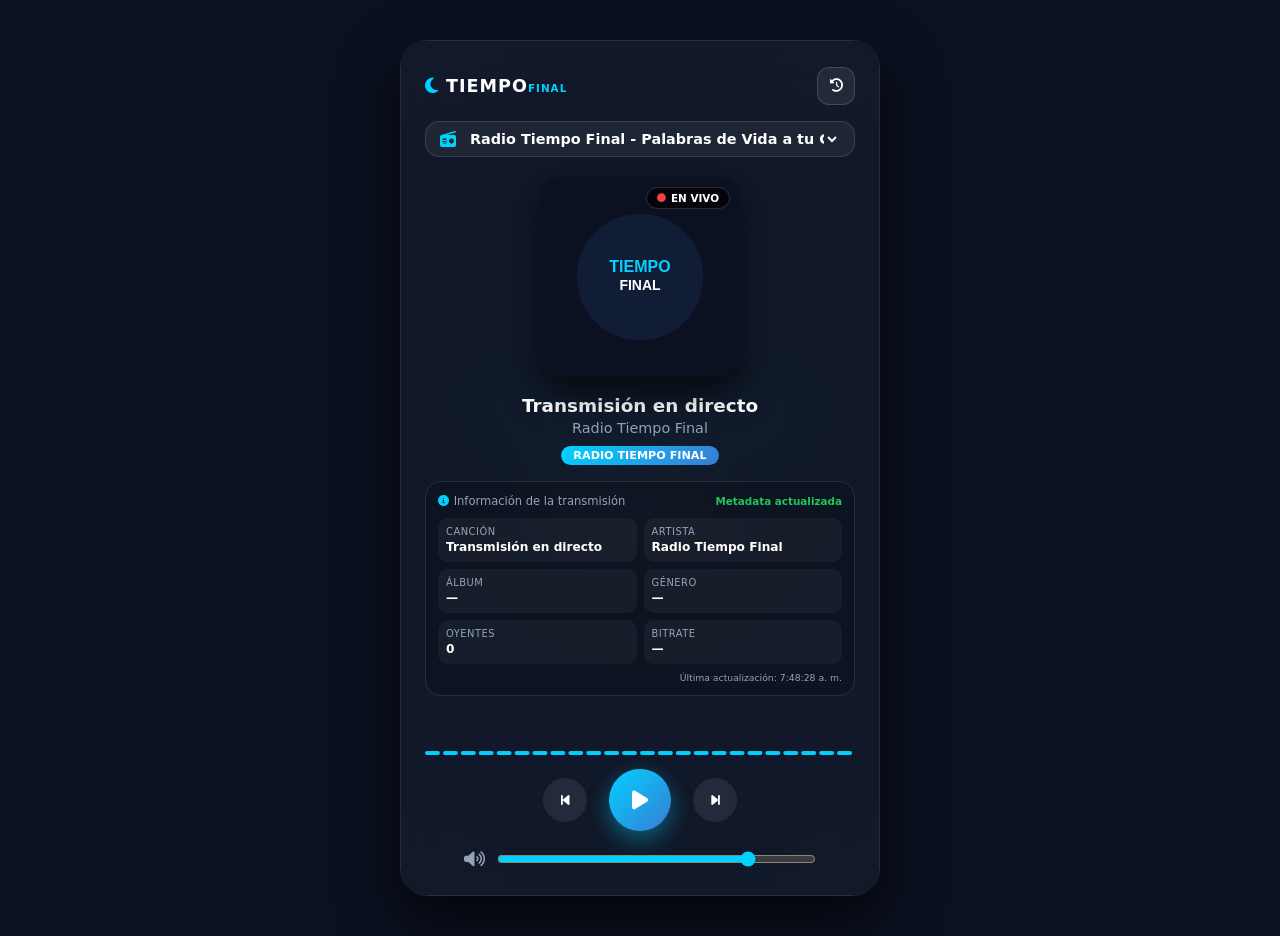
==== tiempo-final-player-con-proxy-php/index.html @ 0b980e0e "Add files via upload" ====
<!DOCTYPE html>
<html lang="es">
<head>
    <meta charset="UTF-8">
    <meta name="viewport" content="width=device-width, initial-scale=1.0">
    <title>TIEMPO FINAL MEDIOS</title>
    <link rel="stylesheet" href="https://cdnjs.cloudflare.com/ajax/libs/font-awesome/6.4.0/css/all.min.css">
    <link rel="stylesheet" href="css/style.css">
</head>
<body>

<div class="player-container" id="player">
    <div class="player-bg" id="playerBg"></div>
    <div class="player-overlay"></div>

    <div class="player-card">
        <div class="top-bar">
            <div class="brand">
                <i class="fa-solid fa-moon brand-icon"></i>
                <span class="brand-name">TIEMPO<small>FINAL</small></span>
            </div>
            <div class="top-controls">
                <button id="historyToggleBtn" class="btn-icon" title="Historial de canciones">
                    <i class="fa-solid fa-clock-rotate-left"></i>
                </button>
            </div>
        </div>

        <div class="station-selector-wrapper">
            <i class="fa-solid fa-radio selector-icon"></i>
            <select id="stationSelect" class="station-select"></select>
        </div>

        <div class="history-panel" id="historyPanel">
            <div class="history-header">
                <h4><i class="fa-solid fa-list-ul"></i> Recientemente sonadas</h4>
                <button id="closeHistoryBtn" class="btn-close">&times;</button>
            </div>
            <ul class="history-list" id="historyList"></ul>
        </div>

        <div class="cover-wrapper">
            <img id="albumArt" alt="Carátula" class="album-art">
            <div class="live-badge"><i class="fa-solid fa-circle"></i> EN VIVO</div>
        </div>

        <div class="track-info">
            <h2 id="songTitle" class="song-title">Cargando canción...</h2>
            <h3 id="artistName" class="artist-name">Cargando artista...</h3>
            <span id="stationTitle" class="station-tag">Nombre Emisora</span>
        </div>

        <!-- Metadata adicional -->
        <div class="metadata-card" id="metadataCard">
            <div class="metadata-header">
                <span><i class="fa-solid fa-circle-info"></i> Información de la transmisión</span>
                <span id="metadataStatus" class="metadata-status">Conectando...</span>
            </div>

            <div class="metadata-grid">
                <div class="metadata-item">
                    <span class="metadata-label">Canción</span>
                    <strong id="metaSong">—</strong>
                </div>
                <div class="metadata-item">
                    <span class="metadata-label">Artista</span>
                    <strong id="metaArtist">—</strong>
                </div>
                <div class="metadata-item">
                    <span class="metadata-label">Álbum</span>
                    <strong id="metaAlbum">—</strong>
                </div>
                <div class="metadata-item">
                    <span class="metadata-label">Género</span>
                    <strong id="metaGenre">—</strong>
                </div>
                <div class="metadata-item">
                    <span class="metadata-label">Oyentes</span>
                    <strong id="metaListeners">—</strong>
                </div>
                <div class="metadata-item">
                    <span class="metadata-label">Bitrate</span>
                    <strong id="metaBitrate">—</strong>
                </div>
            </div>

            <div class="metadata-extra" id="metadataExtra"></div>
            <div class="metadata-updated" id="metadataUpdated">Última actualización: —</div>
        </div>

        <div class="visualizer-container">
            <canvas id="audioVisualizer"></canvas>
        </div>

        <div class="controls">
            <button id="prevBtn" class="btn-secondary" title="Emisora anterior">
                <i class="fa-solid fa-backward-step"></i>
            </button>
            <button id="playBtn" class="btn-play" title="Reproducir / Pausar">
                <i class="fa-solid fa-play" id="playIcon"></i>
            </button>
            <button id="nextBtn" class="btn-secondary" title="Siguiente emisora">
                <i class="fa-solid fa-forward-step"></i>
            </button>
        </div>

        <div class="volume-container">
            <button id="muteBtn" class="btn-volume" title="Silenciar">
                <i class="fa-solid fa-volume-high" id="volumeIcon"></i>
            </button>
            <input type="range" id="volumeSlider" class="volume-slider" min="0" max="1" step="0.01" value="0.8">
        </div>
    </div>

    <audio id="radioAudio" crossorigin="anonymous" preload="none"></audio>
</div>

<script src="js/config.js"></script>
<script src="js/player.js"></script>
</body>
</html>
---- tiempo-final-player-con-proxy-php/css/style.css ----
/* ===== Base ===== */
:root {
    --primary-color: #00d2ff;
    --accent-color: #3a7bd5;
    --bg-dark: #0b1120;
    --card-bg: rgba(20, 29, 47, 0.78);
    --text-main: #ffffff;
    --text-muted: #94a3b8;
    --success: #22c55e;
    --danger: #ef4444;
}

* {
    margin: 0;
    padding: 0;
    box-sizing: border-box;
    font-family: "Segoe UI", system-ui, -apple-system, sans-serif;
}

body {
    background: var(--bg-dark);
    color: var(--text-main);
    min-height: 100vh;
    display: flex;
    justify-content: center;
    align-items: center;
    overflow-x: hidden;
    padding: 20px 0;
}

/* ===== Player ===== */
.player-container {
    position: relative;
    width: min(100%, 480px);
    margin: 20px;
    border-radius: 28px;
    overflow: hidden;
    box-shadow: 0 25px 60px rgba(0, 0, 0, 0.7);
    border: 1px solid rgba(255, 255, 255, 0.12);
}

.player-bg {
    position: absolute;
    inset: -10%;
    width: 120%;
    height: 120%;
    background-size: cover;
    background-position: center;
    filter: blur(30px) brightness(0.35);
    transition: background-image 0.8s ease-in-out;
    z-index: 1;
}

.player-overlay {
    position: absolute;
    inset: 0;
    background: radial-gradient(
        circle at center,
        rgba(0, 0, 0, 0.1) 0%,
        rgba(11, 17, 32, 0.9) 100%
    );
    z-index: 2;
}

.player-card {
    position: relative;
    z-index: 3;
    padding: 26px 24px;
    background: var(--card-bg);
    backdrop-filter: blur(20px);
    display: flex;
    flex-direction: column;
    align-items: center;
}

/* ===== Top ===== */
.top-bar {
    width: 100%;
    display: flex;
    justify-content: space-between;
    align-items: center;
    margin-bottom: 16px;
}

.brand {
    display: flex;
    align-items: center;
    gap: 8px;
    color: var(--primary-color);
    font-size: 1.1rem;
}

.brand-name {
    font-weight: 800;
    letter-spacing: 1px;
    color: #fff;
}

.brand-name small {
    color: var(--primary-color);
    font-size: 0.65rem;
}

.btn-icon {
    background: rgba(255, 255, 255, 0.08);
    border: 1px solid rgba(255, 255, 255, 0.15);
    color: var(--text-main);
    width: 38px;
    height: 38px;
    border-radius: 12px;
    cursor: pointer;
    display: flex;
    align-items: center;
    justify-content: center;
    transition: all 0.2s ease;
}

.btn-icon:hover {
    background: rgba(255, 255, 255, 0.2);
    color: var(--primary-color);
    transform: translateY(-2px);
}

/* ===== Station ===== */
.station-selector-wrapper {
    width: 100%;
    display: flex;
    align-items: center;
    gap: 10px;
    background: rgba(255, 255, 255, 0.06);
    border: 1px solid rgba(255, 255, 255, 0.12);
    padding: 8px 14px;
    border-radius: 14px;
    margin-bottom: 20px;
}

.selector-icon {
    color: var(--primary-color);
}

.station-select {
    width: 100%;
    background: transparent;
    border: none;
    color: var(--text-main);
    font-size: 0.9rem;
    font-weight: 600;
    outline: none;
    cursor: pointer;
}

.station-select option {
    background: #111827;
    color: #fff;
}

/* ===== Cover ===== */
.cover-wrapper {
    position: relative;
    width: 200px;
    height: 200px;
    border-radius: 22px;
    overflow: hidden;
    box-shadow: 0 15px 35px rgba(0, 0, 0, 0.6);
    margin-bottom: 18px;
}

.album-art {
    width: 100%;
    height: 100%;
    object-fit: cover;
    transition: transform 0.5s ease;
}

.player-container.playing .album-art {
    transform: scale(1.04);
}

.live-badge {
    position: absolute;
    top: 10px;
    right: 10px;
    background: rgba(0, 0, 0, 0.65);
    backdrop-filter: blur(8px);
    border: 1px solid rgba(255, 255, 255, 0.15);
    padding: 4px 10px;
    border-radius: 12px;
    font-size: 0.65rem;
    font-weight: 700;
    color: #fff;
    display: flex;
    align-items: center;
    gap: 5px;
}

.live-badge i {
    color: #ef4444;
    font-size: 0.55rem;
    animation: pulse 1.5s infinite;
}

@keyframes pulse {
    0%, 100% { opacity: 1; }
    50% { opacity: 0.3; }
}

/* ===== Track ===== */
.track-info {
    text-align: center;
    width: 100%;
    margin-bottom: 12px;
}

.song-title {
    font-size: 1.15rem;
    font-weight: 700;
    white-space: nowrap;
    overflow: hidden;
    text-overflow: ellipsis;
    margin-bottom: 4px;
}

.artist-name {
    font-size: 0.9rem;
    color: var(--text-muted);
    font-weight: 500;
    white-space: nowrap;
    overflow: hidden;
    text-overflow: ellipsis;
    margin-bottom: 8px;
}

.station-tag {
    display: inline-block;
    padding: 3px 12px;
    background: linear-gradient(135deg, var(--primary-color), var(--accent-color));
    font-size: 0.7rem;
    font-weight: 700;
    text-transform: uppercase;
    border-radius: 20px;
}

/* ===== Metadata ===== */
.metadata-card {
    width: 100%;
    margin: 4px 0 14px;
    padding: 12px;
    background: rgba(0, 0, 0, 0.18);
    border: 1px solid rgba(255, 255, 255, 0.1);
    border-radius: 16px;
}

.metadata-header {
    display: flex;
    justify-content: space-between;
    align-items: center;
    gap: 8px;
    margin-bottom: 10px;
    font-size: 0.72rem;
    color: var(--text-muted);
}

.metadata-header i {
    color: var(--primary-color);
}

.metadata-status {
    font-size: 0.65rem;
    font-weight: 700;
    white-space: nowrap;
}

.metadata-status.loading {
    color: #facc15;
}

.metadata-status.ok {
    color: var(--success);
}

.metadata-status.error {
    color: var(--danger);
}

.metadata-grid {
    display: grid;
    grid-template-columns: repeat(2, minmax(0, 1fr));
    gap: 7px;
}

.metadata-item {
    min-width: 0;
    padding: 8px;
    border-radius: 10px;
    background: rgba(255, 255, 255, 0.045);
}

.metadata-label {
    display: block;
    margin-bottom: 3px;
    color: var(--text-muted);
    font-size: 0.62rem;
    text-transform: uppercase;
    letter-spacing: 0.5px;
}

.metadata-item strong {
    display: block;
    overflow: hidden;
    text-overflow: ellipsis;
    white-space: nowrap;
    font-size: 0.76rem;
}

.metadata-extra {
    margin-top: 8px;
}

.metadata-extra-row {
    display: flex;
    justify-content: space-between;
    gap: 10px;
    padding: 5px 2px;
    border-top: 1px solid rgba(255, 255, 255, 0.06);
    font-size: 0.65rem;
}

.metadata-extra-row span {
    color: var(--text-muted);
    overflow: hidden;
    text-overflow: ellipsis;
}

.metadata-extra-row strong {
    max-width: 65%;
    overflow: hidden;
    text-overflow: ellipsis;
    white-space: nowrap;
    text-align: right;
}

.metadata-updated {
    margin-top: 8px;
    text-align: right;
    color: var(--text-muted);
    font-size: 0.58rem;
}

/* ===== Visualizer ===== */
.visualizer-container {
    width: 100%;
    height: 45px;
    margin-bottom: 14px;
}

#audioVisualizer {
    width: 100%;
    height: 100%;
}

/* ===== Controls ===== */
.controls {
    display: flex;
    align-items: center;
    justify-content: center;
    gap: 22px;
    margin-bottom: 18px;
}

.btn-secondary {
    background: rgba(255, 255, 255, 0.08);
    border: none;
    color: var(--text-main);
    width: 44px;
    height: 44px;
    border-radius: 50%;
    cursor: pointer;
    transition: all 0.2s ease;
}

.btn-secondary:hover {
    background: rgba(255, 255, 255, 0.18);
    transform: scale(1.06);
}

.btn-play {
    background: linear-gradient(135deg, var(--primary-color), var(--accent-color));
    border: none;
    color: #fff;
    width: 62px;
    height: 62px;
    border-radius: 50%;
    cursor: pointer;
    font-size: 1.35rem;
    box-shadow: 0 8px 22px rgba(0, 210, 255, 0.4);
    transition: all 0.2s ease;
}

.btn-play:hover {
    transform: scale(1.08);
}

/* ===== Volume ===== */
.volume-container {
    display: flex;
    align-items: center;
    gap: 12px;
    width: 82%;
}

.btn-volume {
    background: none;
    border: none;
    color: var(--text-muted);
    font-size: 1.05rem;
    cursor: pointer;
}

.volume-slider {
    width: 100%;
    accent-color: var(--primary-color);
    cursor: pointer;
}

/* ===== History ===== */
.history-panel {
    position: absolute;
    inset: 0;
    background: rgba(11, 17, 32, 0.96);
    backdrop-filter: blur(24px);
    z-index: 10;
    padding: 24px;
    display: flex;
    flex-direction: column;
    transform: translateY(-100%);
    opacity: 0;
    transition: all 0.35s ease;
    pointer-events: none;
}

.history-panel.active {
    transform: translateY(0);
    opacity: 1;
    pointer-events: all;
}

.history-header {
    display: flex;
    justify-content: space-between;
    align-items: center;
    margin-bottom: 16px;
    padding-bottom: 12px;
    border-bottom: 1px solid rgba(255, 255, 255, 0.1);
}

.history-header h4 {
    font-size: 0.95rem;
    color: var(--primary-color);
}

.btn-close {
    background: none;
    border: none;
    color: var(--text-muted);
    font-size: 1.5rem;
    cursor: pointer;
}

.history-list {
    list-style: none;
    overflow-y: auto;
    flex: 1;
}

.history-item {
    display: flex;
    align-items: center;
    gap: 12px;
    padding: 10px 8px;
    border-bottom: 1px solid rgba(255, 255, 255, 0.05);
}

.history-thumb {
    width: 42px;
    height: 42px;
    border-radius: 8px;
    object-fit: cover;
}

.history-info {
    flex: 1;
    min-width: 0;
}

.history-song,
.history-artist {
    white-space: nowrap;
    overflow: hidden;
    text-overflow: ellipsis;
}

.history-song {
    font-size: 0.85rem;
    font-weight: 600;
}

.history-artist {
    font-size: 0.75rem;
    color: var(--text-muted);
}

.history-time {
    font-size: 0.7rem;
    color: var(--primary-color);
}

.history-empty {
    text-align: center;
    color: var(--text-muted);
    margin-top: 40px;
}

/* ===== Mobile ===== */
@media (max-width: 420px) {
    body {
        padding: 0;
    }

    .player-container {
        margin: 0;
        border-radius: 0;
        min-height: 100vh;
    }

    .metadata-grid {
        grid-template-columns: 1fr 1fr;
    }

    .player-card {
        min-height: 100vh;
        justify-content: center;
    }
}
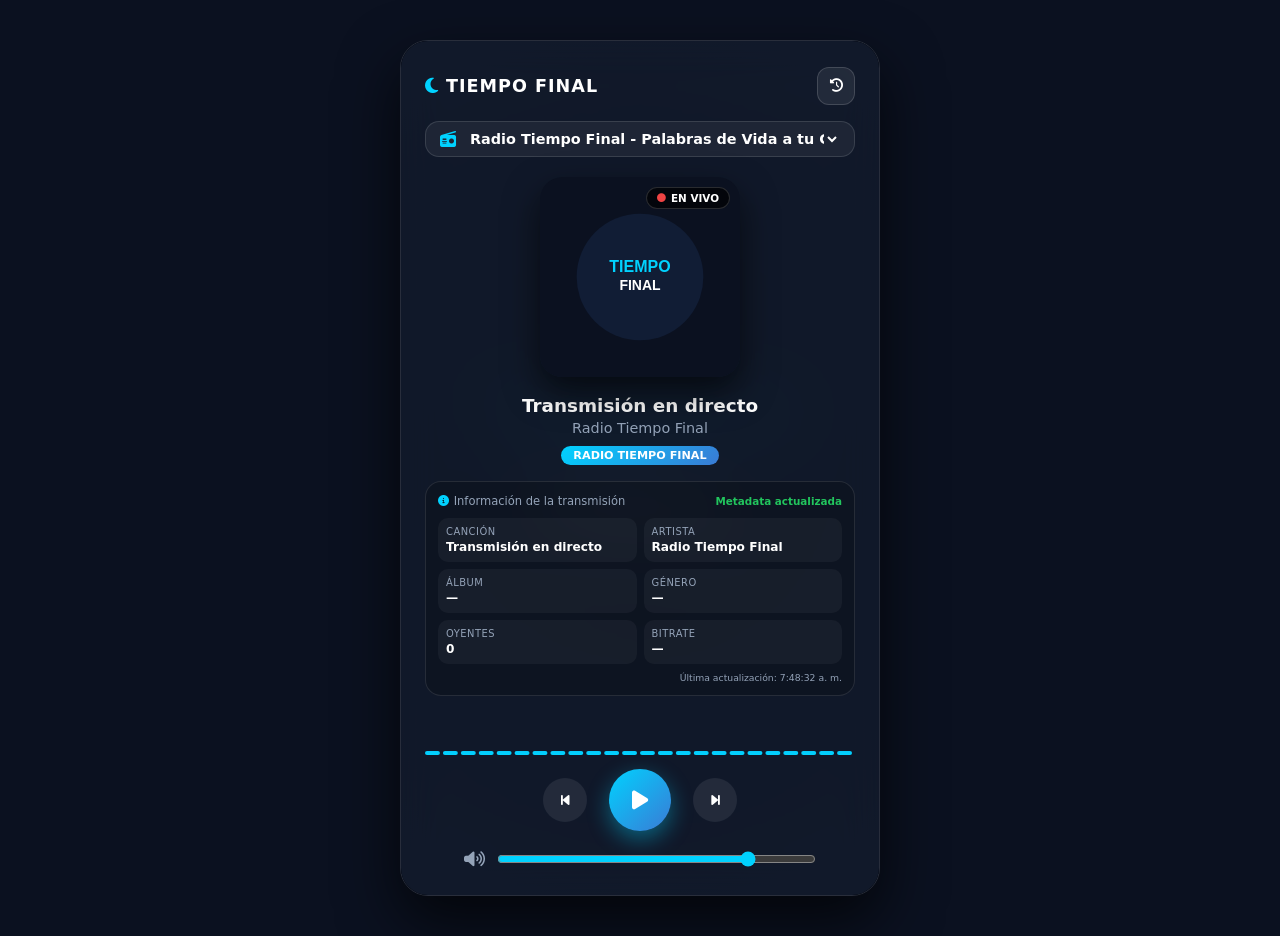
==== commit d165b87d: "index.html" ====
--- a/tiempo-final-player-con-proxy-php/index.html
+++ b/tiempo-final-player-con-proxy-php/index.html
@@ -17,7 +17,7 @@
         <div class="top-bar">
             <div class="brand">
                 <i class="fa-solid fa-moon brand-icon"></i>
-                <span class="brand-name">TIEMPO<small>FINAL</small></span>
+                <span class="brand-name">TIEMPO FINAL<small></small></span>
             </div>
             <div class="top-controls">
                 <button id="historyToggleBtn" class="btn-icon" title="Historial de canciones">
